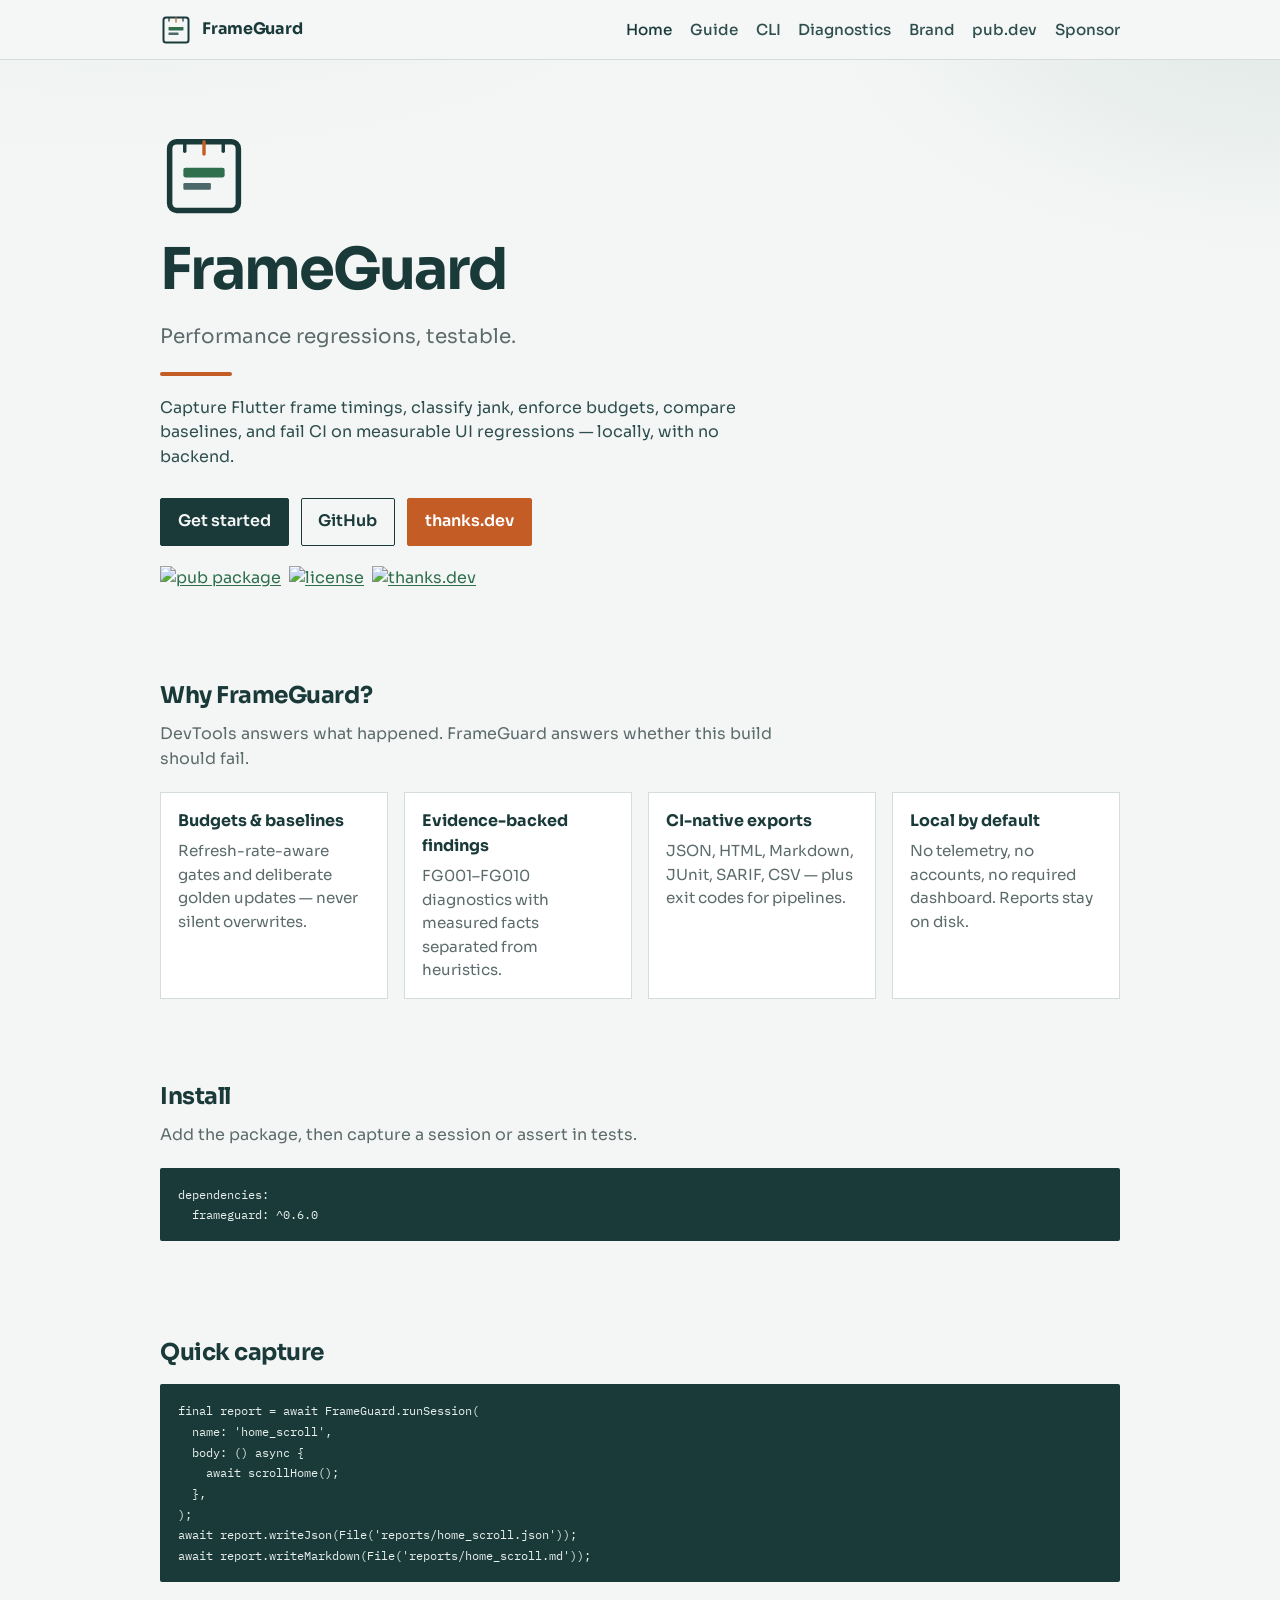
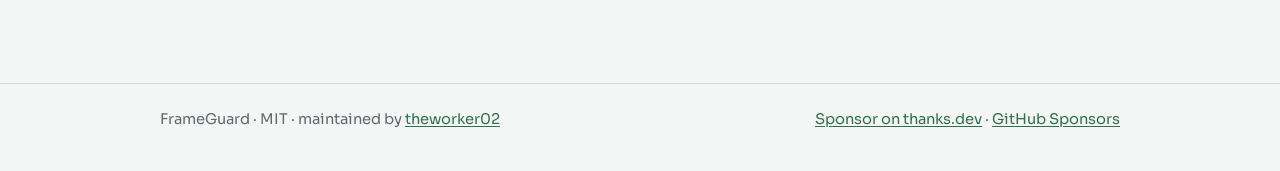
==== docs/index.html @ 7aed1750 "Initial release of FrameGuard 0.6.0. Ship the full Flutter performance regression toolkit: sessions," ====
<!DOCTYPE html>
<html lang="en">
<head>
  <meta charset="utf-8" />
  <meta name="viewport" content="width=device-width, initial-scale=1" />
  <title>FrameGuard — Performance regressions, testable.</title>
  <meta name="description" content="Automated Flutter UI performance regression detection. Budgets, baselines, and evidence-backed reports for CI. Local by default. No telemetry." />
  <meta property="og:title" content="FrameGuard" />
  <meta property="og:description" content="Performance regressions, testable." />
  <meta property="og:type" content="website" />
  <meta property="og:url" content="https://theworker02.github.io/frameguard/" />
  <meta property="og:image" content="https://theworker02.github.io/frameguard/assets/banner.svg" />
  <meta name="twitter:card" content="summary_large_image" />
  <link rel="canonical" href="https://theworker02.github.io/frameguard/" />
  <link rel="icon" href="assets/favicon.svg" type="image/svg+xml" />
  <link rel="stylesheet" href="assets/site.css" />
</head>
<body>
  <header class="site-header">
    <div class="wrap nav">
      <a class="brand" href="index.html">
        <img src="assets/logo.svg" alt="" width="32" height="32" />
        FrameGuard
      </a>
      <ul class="nav-links">
        <li><a href="index.html" aria-current="page">Home</a></li>
        <li><a href="guide.html">Guide</a></li>
        <li><a href="cli.html">CLI</a></li>
        <li><a href="diagnostics.html">Diagnostics</a></li>
        <li><a href="brand.html">Brand</a></li>
        <li><a href="https://pub.dev/packages/frameguard">pub.dev</a></li>
        <li><a href="https://thanks.dev/u/gh/theworker02">Sponsor</a></li>
      </ul>
    </div>
  </header>

  <main>
    <section class="wrap hero">
      <img src="assets/logo.svg" alt="FrameGuard mark" width="88" height="88" />
      <h1>FrameGuard</h1>
      <p class="tagline">Performance regressions, testable.</p>
      <div class="accent-rule" aria-hidden="true"></div>
      <p class="lede">
        Capture Flutter frame timings, classify jank, enforce budgets, compare baselines,
        and fail CI on measurable UI regressions — locally, with no backend.
      </p>
      <div class="cta-row">
        <a class="btn" href="guide.html">Get started</a>
        <a class="btn secondary" href="https://github.com/theworker02/frameguard">GitHub</a>
        <a class="btn signal" href="https://thanks.dev/u/gh/theworker02">thanks.dev</a>
      </div>
      <div class="badge-row" aria-label="Badges">
        <a href="https://pub.dev/packages/frameguard"><img alt="pub package" src="https://img.shields.io/pub/v/frameguard.svg?label=pub&color=2F6F4E" /></a>
        <a href="https://github.com/theworker02/frameguard/blob/main/LICENSE"><img alt="license" src="https://img.shields.io/badge/license-MIT-2F6F4E" /></a>
        <a href="https://thanks.dev/u/gh/theworker02"><img alt="thanks.dev" src="https://img.shields.io/badge/thanks.dev-theworker02-1A3A3A" /></a>
      </div>
    </section>

    <section class="wrap section">
      <h2>Why FrameGuard?</h2>
      <p class="sub">DevTools answers what happened. FrameGuard answers whether this build should fail.</p>
      <div class="feature-grid">
        <article class="feature">
          <h3>Budgets & baselines</h3>
          <p>Refresh-rate-aware gates and deliberate golden updates — never silent overwrites.</p>
        </article>
        <article class="feature">
          <h3>Evidence-backed findings</h3>
          <p>FG001–FG010 diagnostics with measured facts separated from heuristics.</p>
        </article>
        <article class="feature">
          <h3>CI-native exports</h3>
          <p>JSON, HTML, Markdown, JUnit, SARIF, CSV — plus exit codes for pipelines.</p>
        </article>
        <article class="feature">
          <h3>Local by default</h3>
          <p>No telemetry, no accounts, no required dashboard. Reports stay on disk.</p>
        </article>
      </div>
    </section>

    <section class="wrap section">
      <h2>Install</h2>
      <p class="sub">Add the package, then capture a session or assert in tests.</p>
      <pre><code>dependencies:
  frameguard: ^0.6.0</code></pre>
    </section>

    <section class="wrap section">
      <h2>Quick capture</h2>
      <pre><code>final report = await FrameGuard.runSession(
  name: 'home_scroll',
  body: () async {
    await scrollHome();
  },
);
await report.writeJson(File('reports/home_scroll.json'));
await report.writeMarkdown(File('reports/home_scroll.md'));</code></pre>
    </section>
  </main>

  <footer class="site-footer">
    <div class="wrap row">
      <span>FrameGuard · MIT · maintained by <a href="https://github.com/theworker02">theworker02</a></span>
      <span>
        <a href="https://thanks.dev/u/gh/theworker02">Sponsor on thanks.dev</a>
        ·
        <a href="https://github.com/sponsors/theworker02">GitHub Sponsors</a>
      </span>
    </div>
  </footer>
</body>
</html>
---- docs/assets/site.css ----
/* FrameGuard docs site */
@import url("https://fonts.googleapis.com/css2?family=IBM+Plex+Mono:wght@400;600&family=Sora:wght@400;500;600;700&display=swap");
@import url("./tokens.css");

*,
*::before,
*::after {
  box-sizing: border-box;
}

html {
  scroll-behavior: smooth;
}

body {
  margin: 0;
  font-family: var(--fg-font-display);
  color: var(--fg-ink);
  background:
    radial-gradient(1200px 600px at 10% -10%, #e4ebe8 0%, transparent 55%),
    radial-gradient(900px 500px at 100% 0%, #dfe8e4 0%, transparent 50%),
    var(--fg-paper);
  line-height: 1.55;
  min-height: 100vh;
}

a {
  color: var(--fg-pass);
  text-decoration-thickness: 1px;
  text-underline-offset: 0.15em;
}

a:hover {
  color: var(--fg-signal);
}

.wrap {
  width: min(100% - 2rem, var(--fg-max));
  margin-inline: auto;
}

.site-header {
  border-bottom: 1px solid var(--fg-line);
  background: color-mix(in srgb, var(--fg-paper) 88%, white);
  backdrop-filter: blur(8px);
  position: sticky;
  top: 0;
  z-index: 20;
}

.nav {
  display: flex;
  align-items: center;
  justify-content: space-between;
  gap: 1rem;
  padding: 0.85rem 0;
}

.brand {
  display: inline-flex;
  align-items: center;
  gap: 0.65rem;
  color: var(--fg-ink);
  text-decoration: none;
  font-weight: 700;
  letter-spacing: -0.02em;
}

.brand img {
  width: 32px;
  height: 32px;
}

.nav-links {
  display: flex;
  flex-wrap: wrap;
  gap: 0.85rem 1.1rem;
  list-style: none;
  margin: 0;
  padding: 0;
  font-size: 0.95rem;
}

.nav-links a {
  color: var(--fg-slate);
  text-decoration: none;
  font-weight: 500;
}

.nav-links a:hover,
.nav-links a[aria-current="page"] {
  color: var(--fg-ink);
}

.hero {
  padding: 4.5rem 0 3rem;
  display: grid;
  gap: 1.25rem;
}

.hero h1 {
  margin: 0;
  font-size: clamp(2.4rem, 6vw, 3.6rem);
  letter-spacing: -0.035em;
  line-height: 1.05;
}

.hero .tagline {
  margin: 0;
  font-size: 1.25rem;
  color: var(--fg-stone);
  max-width: 36rem;
}

.hero .lede {
  margin: 0;
  max-width: 38rem;
  color: var(--fg-slate);
}

.cta-row {
  display: flex;
  flex-wrap: wrap;
  gap: 0.75rem;
  margin-top: 0.5rem;
}

.btn {
  display: inline-flex;
  align-items: center;
  justify-content: center;
  padding: 0.65rem 1.05rem;
  border: 1px solid var(--fg-ink);
  border-radius: var(--fg-radius);
  font-weight: 600;
  text-decoration: none;
  color: var(--fg-paper);
  background: var(--fg-ink);
}

.btn.secondary {
  background: transparent;
  color: var(--fg-ink);
}

.btn.signal {
  background: var(--fg-signal);
  border-color: var(--fg-signal);
  color: white;
}

.accent-rule {
  width: 72px;
  height: 4px;
  background: var(--fg-signal);
  border-radius: 2px;
}

.section {
  padding: 2.5rem 0;
}

.section h2 {
  margin: 0 0 0.5rem;
  font-size: 1.45rem;
  letter-spacing: -0.02em;
}

.section .sub {
  margin: 0 0 1.25rem;
  color: var(--fg-stone);
  max-width: 40rem;
}

.feature-grid {
  display: grid;
  grid-template-columns: repeat(auto-fit, minmax(220px, 1fr));
  gap: 1rem;
}

.feature {
  padding: 1rem 1.05rem;
  border: 1px solid var(--fg-line);
  background: var(--fg-white);
}

.feature h3 {
  margin: 0 0 0.35rem;
  font-size: 1rem;
}

.feature p {
  margin: 0;
  color: var(--fg-stone);
  font-size: 0.95rem;
}

pre,
code {
  font-family: var(--fg-font-mono);
}

pre {
  background: var(--fg-ink);
  color: #e8efec;
  padding: 1rem 1.1rem;
  overflow-x: auto;
  border-radius: var(--fg-radius);
  font-size: 0.86rem;
  line-height: 1.5;
}

code {
  font-size: 0.9em;
}

p code,
li code {
  background: color-mix(in srgb, var(--fg-line) 55%, white);
  padding: 0.1em 0.35em;
  border-radius: 2px;
}

.table {
  width: 100%;
  border-collapse: collapse;
  background: var(--fg-white);
  font-size: 0.95rem;
}

.table th,
.table td {
  text-align: left;
  padding: 0.55rem 0.65rem;
  border-bottom: 1px solid var(--fg-line);
}

.site-footer {
  margin-top: 3rem;
  border-top: 1px solid var(--fg-line);
  padding: 1.5rem 0 2.5rem;
  color: var(--fg-stone);
  font-size: 0.92rem;
}

.site-footer .row {
  display: flex;
  flex-wrap: wrap;
  gap: 0.75rem 1.25rem;
  justify-content: space-between;
  align-items: center;
}

.prose h1 {
  margin-top: 2.5rem;
  letter-spacing: -0.03em;
}

.prose h2 {
  margin-top: 2rem;
}

.prose ul {
  padding-left: 1.2rem;
}

.badge-row {
  display: flex;
  flex-wrap: wrap;
  gap: 0.5rem;
}

.badge-row img {
  height: 20px;
}

@media (max-width: 640px) {
  .hero {
    padding-top: 3rem;
  }

  .nav {
    align-items: flex-start;
    flex-direction: column;
  }
}
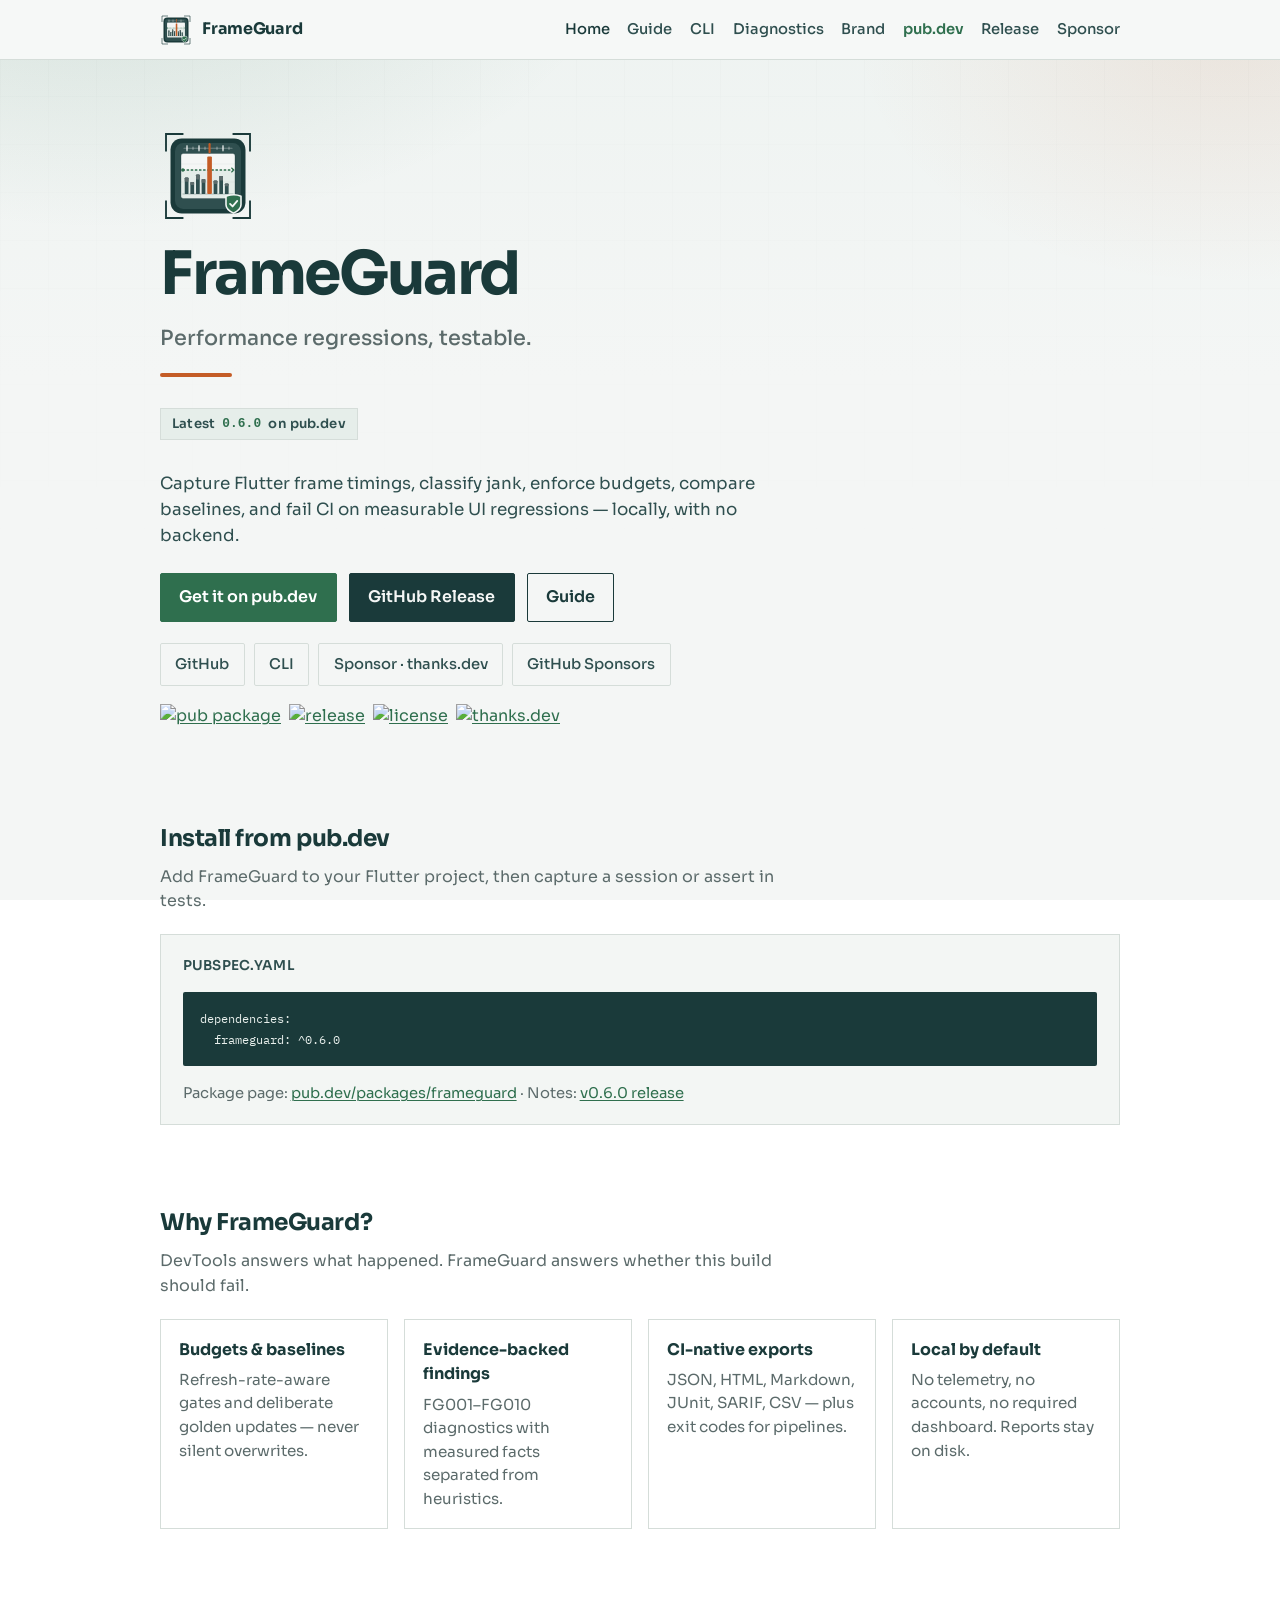
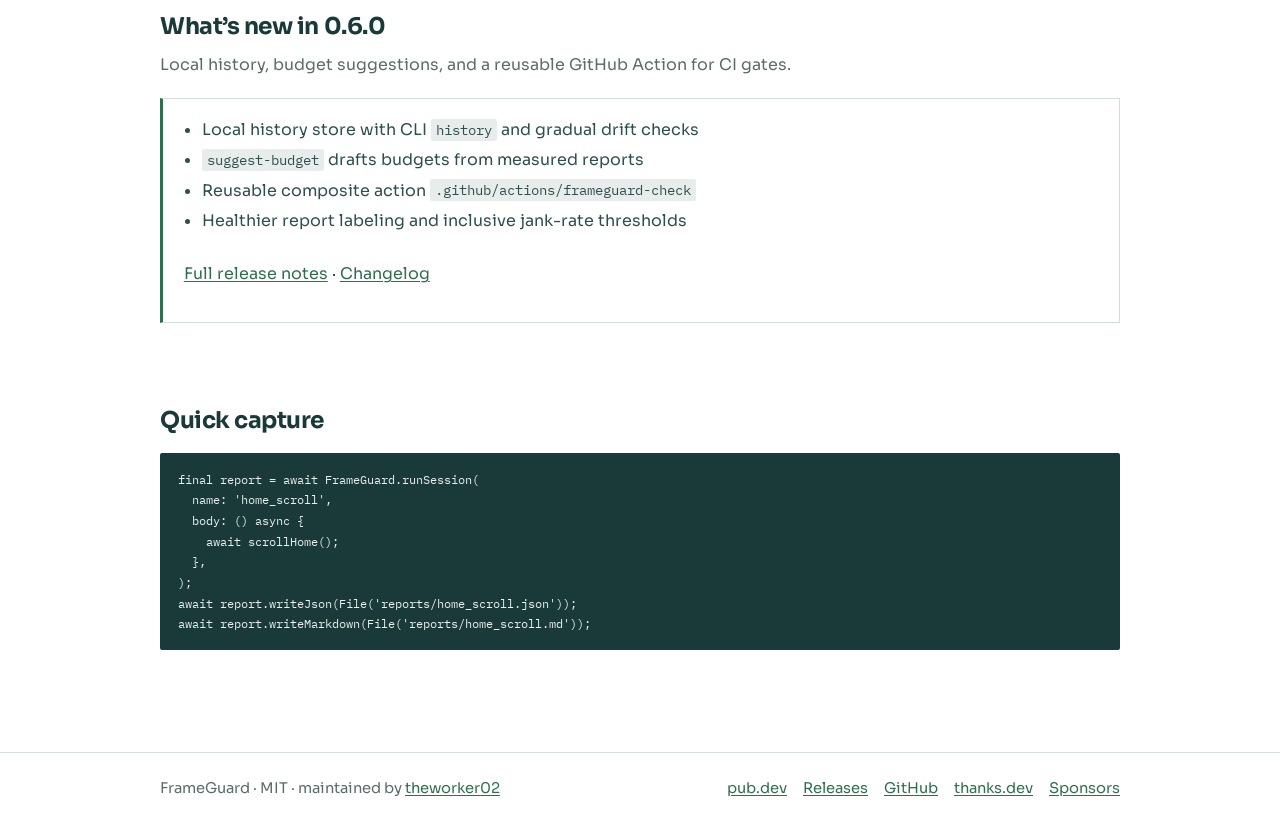
==== commit 1ec92bfa: "docs: polish GitHub Pages CTAs for pub.dev and v0.6.0 Co-authored-by: Cursor <cursoragent@cursor.com" ====
--- a/docs/index.html
+++ b/docs/index.html
@@ -28,7 +28,8 @@
         <li><a href="cli.html">CLI</a></li>
         <li><a href="diagnostics.html">Diagnostics</a></li>
         <li><a href="brand.html">Brand</a></li>
-        <li><a href="https://pub.dev/packages/frameguard">pub.dev</a></li>
+        <li><a class="nav-cta" href="https://pub.dev/packages/frameguard">pub.dev</a></li>
+        <li><a href="https://github.com/theworker02/frameguard/releases/latest">Release</a></li>
         <li><a href="https://thanks.dev/u/gh/theworker02">Sponsor</a></li>
       </ul>
     </div>
@@ -36,23 +37,51 @@
 
   <main>
     <section class="wrap hero">
-      <img src="assets/logo.svg" alt="FrameGuard mark" width="88" height="88" />
+      <img class="hero-mark" src="assets/logo.svg" alt="FrameGuard mark" width="96" height="96" />
       <h1>FrameGuard</h1>
       <p class="tagline">Performance regressions, testable.</p>
       <div class="accent-rule" aria-hidden="true"></div>
+      <p class="version-pill">
+        Latest
+        <span class="ver">0.6.0</span>
+        on pub.dev
+      </p>
       <p class="lede">
         Capture Flutter frame timings, classify jank, enforce budgets, compare baselines,
         and fail CI on measurable UI regressions — locally, with no backend.
       </p>
       <div class="cta-row">
-        <a class="btn" href="guide.html">Get started</a>
-        <a class="btn secondary" href="https://github.com/theworker02/frameguard">GitHub</a>
-        <a class="btn signal" href="https://thanks.dev/u/gh/theworker02">thanks.dev</a>
+        <a class="btn primary" href="https://pub.dev/packages/frameguard">Get it on pub.dev</a>
+        <a class="btn" href="https://github.com/theworker02/frameguard/releases/tag/v0.6.0">GitHub Release</a>
+        <a class="btn secondary" href="guide.html">Guide</a>
+      </div>
+      <div class="cta-secondary">
+        <a class="btn ghost" href="https://github.com/theworker02/frameguard">GitHub</a>
+        <a class="btn ghost" href="cli.html">CLI</a>
+        <a class="btn ghost" href="https://thanks.dev/u/gh/theworker02">Sponsor · thanks.dev</a>
+        <a class="btn ghost" href="https://github.com/sponsors/theworker02">GitHub Sponsors</a>
       </div>
       <div class="badge-row" aria-label="Badges">
         <a href="https://pub.dev/packages/frameguard"><img alt="pub package" src="https://img.shields.io/pub/v/frameguard.svg?label=pub&color=2F6F4E" /></a>
+        <a href="https://github.com/theworker02/frameguard/releases/tag/v0.6.0"><img alt="release" src="https://img.shields.io/badge/release-v0.6.0-1A3A3A" /></a>
         <a href="https://github.com/theworker02/frameguard/blob/main/LICENSE"><img alt="license" src="https://img.shields.io/badge/license-MIT-2F6F4E" /></a>
         <a href="https://thanks.dev/u/gh/theworker02"><img alt="thanks.dev" src="https://img.shields.io/badge/thanks.dev-theworker02-1A3A3A" /></a>
+      </div>
+    </section>
+
+    <section class="wrap section">
+      <h2>Install from pub.dev</h2>
+      <p class="sub">Add FrameGuard to your Flutter project, then capture a session or assert in tests.</p>
+      <div class="install-panel">
+        <p class="label">pubspec.yaml</p>
+        <pre><code>dependencies:
+  frameguard: ^0.6.0</code></pre>
+        <p class="hint">
+          Package page:
+          <a href="https://pub.dev/packages/frameguard">pub.dev/packages/frameguard</a>
+          · Notes:
+          <a href="https://github.com/theworker02/frameguard/releases/tag/v0.6.0">v0.6.0 release</a>
+        </p>
       </div>
     </section>
 
@@ -61,7 +90,7 @@
       <p class="sub">DevTools answers what happened. FrameGuard answers whether this build should fail.</p>
       <div class="feature-grid">
         <article class="feature">
-          <h3>Budgets & baselines</h3>
+          <h3>Budgets &amp; baselines</h3>
           <p>Refresh-rate-aware gates and deliberate golden updates — never silent overwrites.</p>
         </article>
         <article class="feature">
@@ -80,10 +109,21 @@
     </section>
 
     <section class="wrap section">
-      <h2>Install</h2>
-      <p class="sub">Add the package, then capture a session or assert in tests.</p>
-      <pre><code>dependencies:
-  frameguard: ^0.6.0</code></pre>
+      <h2>What’s new in 0.6.0</h2>
+      <p class="sub">Local history, budget suggestions, and a reusable GitHub Action for CI gates.</p>
+      <div class="whats-new">
+        <ul>
+          <li>Local history store with CLI <code>history</code> and gradual drift checks</li>
+          <li><code>suggest-budget</code> drafts budgets from measured reports</li>
+          <li>Reusable composite action <code>.github/actions/frameguard-check</code></li>
+          <li>Healthier report labeling and inclusive jank-rate thresholds</li>
+        </ul>
+        <p>
+          <a href="https://github.com/theworker02/frameguard/releases/tag/v0.6.0">Full release notes</a>
+          ·
+          <a href="https://github.com/theworker02/frameguard/blob/main/CHANGELOG.md">Changelog</a>
+        </p>
+      </div>
     </section>
 
     <section class="wrap section">
@@ -102,10 +142,12 @@
   <footer class="site-footer">
     <div class="wrap row">
       <span>FrameGuard · MIT · maintained by <a href="https://github.com/theworker02">theworker02</a></span>
-      <span>
-        <a href="https://thanks.dev/u/gh/theworker02">Sponsor on thanks.dev</a>
-        ·
-        <a href="https://github.com/sponsors/theworker02">GitHub Sponsors</a>
+      <span class="links">
+        <a href="https://pub.dev/packages/frameguard">pub.dev</a>
+        <a href="https://github.com/theworker02/frameguard/releases/latest">Releases</a>
+        <a href="https://github.com/theworker02/frameguard">GitHub</a>
+        <a href="https://thanks.dev/u/gh/theworker02">thanks.dev</a>
+        <a href="https://github.com/sponsors/theworker02">Sponsors</a>
       </span>
     </div>
   </footer>
--- a/docs/assets/site.css
+++ b/docs/assets/site.css
@@ -17,17 +17,38 @@
   font-family: var(--fg-font-display);
   color: var(--fg-ink);
   background:
-    radial-gradient(1200px 600px at 10% -10%, #e4ebe8 0%, transparent 55%),
-    radial-gradient(900px 500px at 100% 0%, #dfe8e4 0%, transparent 50%),
-    var(--fg-paper);
+    radial-gradient(ellipse 900px 520px at 8% -8%, color-mix(in srgb, var(--fg-pass) 14%, transparent) 0%, transparent 58%),
+    radial-gradient(ellipse 720px 480px at 96% 4%, color-mix(in srgb, var(--fg-signal) 10%, transparent) 0%, transparent 52%),
+    linear-gradient(180deg, #eef3f1 0%, var(--fg-paper) 42%, var(--fg-paper) 100%);
+  background-attachment: fixed;
   line-height: 1.55;
   min-height: 100vh;
+}
+
+body::before {
+  content: "";
+  position: fixed;
+  inset: 0;
+  pointer-events: none;
+  z-index: 0;
+  opacity: 0.35;
+  background-image:
+    linear-gradient(color-mix(in srgb, var(--fg-ink) 4%, transparent) 1px, transparent 1px),
+    linear-gradient(90deg, color-mix(in srgb, var(--fg-ink) 4%, transparent) 1px, transparent 1px);
+  background-size: 48px 48px;
+  mask-image: linear-gradient(180deg, #000 0%, transparent 72%);
+}
+
+body > * {
+  position: relative;
+  z-index: 1;
 }
 
 a {
   color: var(--fg-pass);
   text-decoration-thickness: 1px;
   text-underline-offset: 0.15em;
+  transition: color 0.15s ease;
 }
 
 a:hover {
@@ -41,8 +62,8 @@
 
 .site-header {
   border-bottom: 1px solid var(--fg-line);
-  background: color-mix(in srgb, var(--fg-paper) 88%, white);
-  backdrop-filter: blur(8px);
+  background: color-mix(in srgb, var(--fg-paper) 82%, white);
+  backdrop-filter: blur(10px);
   position: sticky;
   top: 0;
   z-index: 20;
@@ -78,13 +99,14 @@
   list-style: none;
   margin: 0;
   padding: 0;
-  font-size: 0.95rem;
+  font-size: 0.92rem;
 }
 
 .nav-links a {
   color: var(--fg-slate);
   text-decoration: none;
   font-weight: 500;
+  transition: color 0.15s ease;
 }
 
 .nav-links a:hover,
@@ -92,54 +114,123 @@
   color: var(--fg-ink);
 }
 
+.nav-links a.nav-cta {
+  color: var(--fg-pass);
+  font-weight: 600;
+}
+
+.nav-links a.nav-cta:hover {
+  color: var(--fg-signal);
+}
+
 .hero {
-  padding: 4.5rem 0 3rem;
+  padding: 4.25rem 0 3.25rem;
   display: grid;
-  gap: 1.25rem;
+  gap: 1.15rem;
+  justify-items: start;
+}
+
+.hero-mark {
+  display: block;
+  width: 96px;
+  height: 96px;
+  animation: fg-fade-up 0.55s ease both;
 }
 
 .hero h1 {
   margin: 0;
-  font-size: clamp(2.4rem, 6vw, 3.6rem);
-  letter-spacing: -0.035em;
-  line-height: 1.05;
+  font-size: clamp(2.5rem, 6.5vw, 3.75rem);
+  letter-spacing: -0.04em;
+  line-height: 1.02;
+  animation: fg-fade-up 0.55s ease 0.05s both;
 }
 
 .hero .tagline {
   margin: 0;
-  font-size: 1.25rem;
+  font-size: 1.3rem;
+  font-weight: 500;
   color: var(--fg-stone);
   max-width: 36rem;
+  animation: fg-fade-up 0.55s ease 0.1s both;
 }
 
 .hero .lede {
   margin: 0;
-  max-width: 38rem;
+  max-width: 40rem;
   color: var(--fg-slate);
+  font-size: 1.05rem;
+  animation: fg-fade-up 0.55s ease 0.15s both;
+}
+
+.version-pill {
+  display: inline-flex;
+  align-items: center;
+  gap: 0.45rem;
+  padding: 0.28rem 0.7rem;
+  border: 1px solid var(--fg-line);
+  background: color-mix(in srgb, var(--fg-white) 88%, var(--fg-pass));
+  color: var(--fg-slate);
+  font-size: 0.82rem;
+  font-weight: 600;
+  letter-spacing: 0.01em;
+  animation: fg-fade-up 0.55s ease 0.08s both;
+}
+
+.version-pill .ver {
+  color: var(--fg-pass);
+  font-family: var(--fg-font-mono);
+  font-size: 0.8rem;
 }
 
 .cta-row {
   display: flex;
   flex-wrap: wrap;
   gap: 0.75rem;
-  margin-top: 0.5rem;
+  margin-top: 0.35rem;
+  animation: fg-fade-up 0.55s ease 0.2s both;
 }
 
 .btn {
   display: inline-flex;
   align-items: center;
   justify-content: center;
-  padding: 0.65rem 1.05rem;
+  gap: 0.4rem;
+  padding: 0.7rem 1.15rem;
   border: 1px solid var(--fg-ink);
   border-radius: var(--fg-radius);
   font-weight: 600;
   text-decoration: none;
   color: var(--fg-paper);
   background: var(--fg-ink);
+  transition: background 0.15s ease, color 0.15s ease, border-color 0.15s ease, transform 0.15s ease;
+}
+
+.btn:hover {
+  background: var(--fg-slate);
+  border-color: var(--fg-slate);
+  color: var(--fg-paper);
+  transform: translateY(-1px);
+}
+
+.btn.primary {
+  background: var(--fg-pass);
+  border-color: var(--fg-pass);
+  color: white;
+}
+
+.btn.primary:hover {
+  background: color-mix(in srgb, var(--fg-pass) 88%, black);
+  border-color: color-mix(in srgb, var(--fg-pass) 88%, black);
+  color: white;
 }
 
 .btn.secondary {
   background: transparent;
+  color: var(--fg-ink);
+}
+
+.btn.secondary:hover {
+  background: color-mix(in srgb, var(--fg-ink) 6%, transparent);
   color: var(--fg-ink);
 }
 
@@ -147,6 +238,36 @@
   background: var(--fg-signal);
   border-color: var(--fg-signal);
   color: white;
+}
+
+.btn.signal:hover {
+  background: color-mix(in srgb, var(--fg-signal) 88%, black);
+  border-color: color-mix(in srgb, var(--fg-signal) 88%, black);
+  color: white;
+}
+
+.btn.ghost {
+  background: transparent;
+  border-color: var(--fg-line);
+  color: var(--fg-slate);
+  font-weight: 500;
+  padding: 0.55rem 0.9rem;
+  font-size: 0.92rem;
+}
+
+.btn.ghost:hover {
+  border-color: var(--fg-slate);
+  color: var(--fg-ink);
+  background: transparent;
+  transform: none;
+}
+
+.cta-secondary {
+  display: flex;
+  flex-wrap: wrap;
+  gap: 0.55rem;
+  margin-top: 0.15rem;
+  animation: fg-fade-up 0.55s ease 0.25s both;
 }
 
 .accent-rule {
@@ -154,6 +275,7 @@
   height: 4px;
   background: var(--fg-signal);
   border-radius: 2px;
+  animation: fg-fade-up 0.55s ease 0.12s both;
 }
 
 .section {
@@ -179,9 +301,15 @@
 }
 
 .feature {
-  padding: 1rem 1.05rem;
+  padding: 1.1rem 1.15rem;
   border: 1px solid var(--fg-line);
-  background: var(--fg-white);
+  background: color-mix(in srgb, var(--fg-white) 92%, transparent);
+  transition: border-color 0.15s ease, transform 0.15s ease;
+}
+
+.feature:hover {
+  border-color: color-mix(in srgb, var(--fg-pass) 35%, var(--fg-line));
+  transform: translateY(-2px);
 }
 
 .feature h3 {
@@ -193,6 +321,54 @@
   margin: 0;
   color: var(--fg-stone);
   font-size: 0.95rem;
+}
+
+.install-panel {
+  display: grid;
+  gap: 1rem;
+  padding: 1.25rem 1.35rem;
+  border: 1px solid var(--fg-line);
+  background: color-mix(in srgb, var(--fg-white) 94%, var(--fg-pass));
+}
+
+.install-panel .label {
+  margin: 0;
+  font-size: 0.85rem;
+  font-weight: 600;
+  color: var(--fg-slate);
+  letter-spacing: 0.02em;
+  text-transform: uppercase;
+}
+
+.install-panel pre {
+  margin: 0;
+}
+
+.install-panel .hint {
+  margin: 0;
+  font-size: 0.92rem;
+  color: var(--fg-stone);
+}
+
+.whats-new {
+  display: grid;
+  gap: 0.75rem;
+  padding: 1.2rem 1.3rem;
+  border-left: 3px solid var(--fg-pass);
+  background: color-mix(in srgb, var(--fg-white) 90%, transparent);
+  border-top: 1px solid var(--fg-line);
+  border-right: 1px solid var(--fg-line);
+  border-bottom: 1px solid var(--fg-line);
+}
+
+.whats-new ul {
+  margin: 0;
+  padding-left: 1.15rem;
+  color: var(--fg-slate);
+}
+
+.whats-new li + li {
+  margin-top: 0.35rem;
 }
 
 pre,
@@ -251,6 +427,12 @@
   align-items: center;
 }
 
+.site-footer .links {
+  display: flex;
+  flex-wrap: wrap;
+  gap: 0.5rem 1rem;
+}
+
 .prose h1 {
   margin-top: 2.5rem;
   letter-spacing: -0.03em;
@@ -268,19 +450,53 @@
   display: flex;
   flex-wrap: wrap;
   gap: 0.5rem;
+  animation: fg-fade-up 0.55s ease 0.3s both;
 }
 
 .badge-row img {
   height: 20px;
 }
 
+@keyframes fg-fade-up {
+  from {
+    opacity: 0;
+    transform: translateY(10px);
+  }
+  to {
+    opacity: 1;
+    transform: translateY(0);
+  }
+}
+
+@media (prefers-reduced-motion: reduce) {
+  *,
+  *::before,
+  *::after {
+    animation: none !important;
+    transition: none !important;
+  }
+}
+
 @media (max-width: 640px) {
   .hero {
-    padding-top: 3rem;
+    padding-top: 2.75rem;
+  }
+
+  .hero-mark {
+    width: 72px;
+    height: 72px;
   }
 
   .nav {
     align-items: flex-start;
     flex-direction: column;
   }
-}
+
+  .btn {
+    width: 100%;
+  }
+
+  .cta-secondary .btn {
+    width: auto;
+  }
+}
